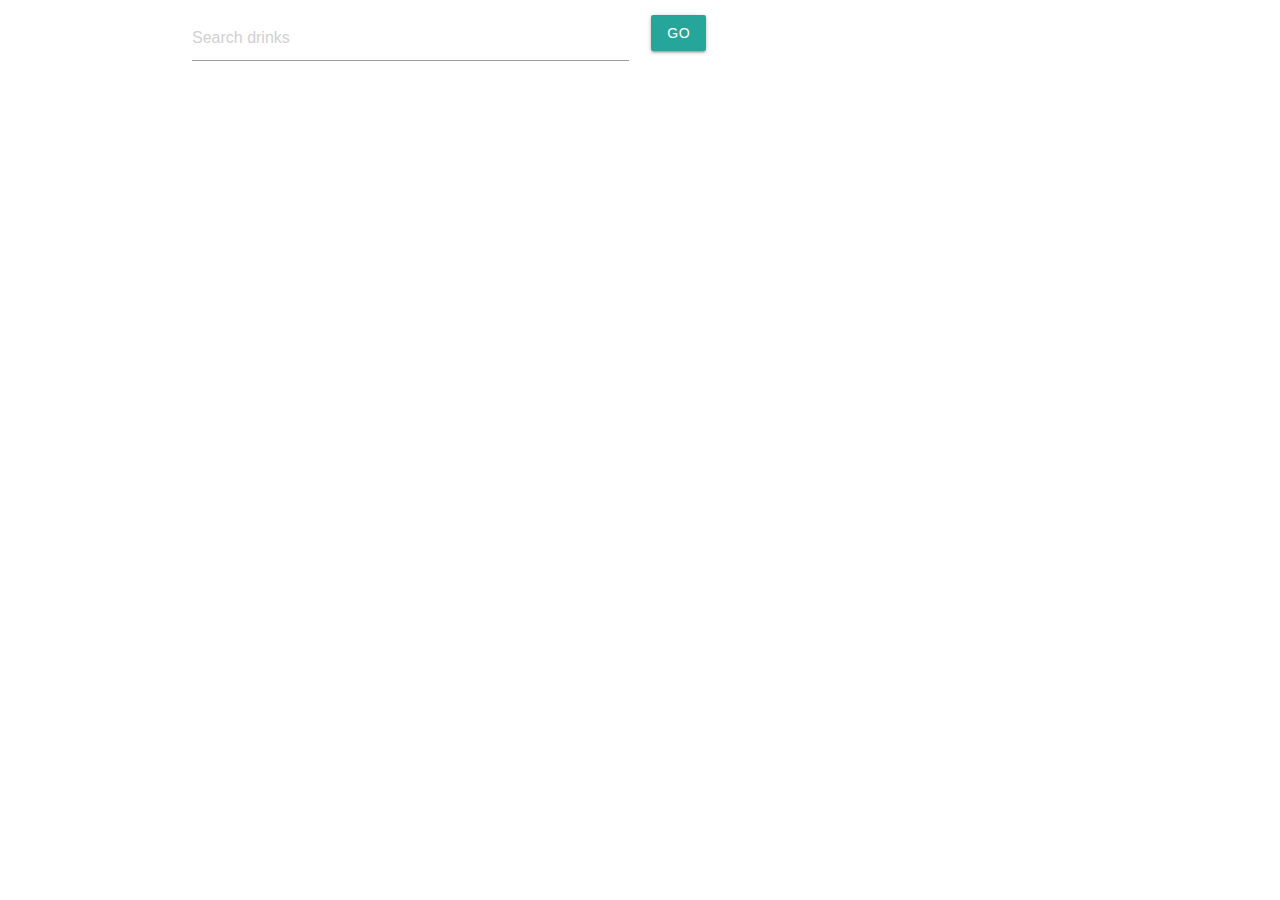
==== main.html @ 28d7e092 "rename index.html to main.html" ====
<!DOCTYPE html>
<html lang="en">
<head>
    <meta charset="UTF-8">
    <meta http-equiv="X-UA-Compatible" content="IE=edge">
    <meta name="viewport" content="width=device-width, initial-scale=1.0">
    <title>Drinks</title>
    <link rel="icon" type="image/x-icon" href="./imags/favicon.ico">
    <link rel="stylesheet" href="https://cdnjs.cloudflare.com/ajax/libs/materialize/1.0.0/css/materialize.min.css">

</head>
<style>

</style>
<body>
  <div class="container">
    <form class="col s12"  id="myForm" >
      <div class="row">
        <div class="input-field col s6">
          <input placeholder="Search drinks"class="search" type="text">
        </div>
        <div class="input-field col s6">
        <input class="btn" id="start" type="submit" value="go">
        </div>
        
      </div>
        
    
 </form>
        
    
    
    <div id="test" class=" section row wrapper">
      
    </div>
  </div>
    
  </body>
  <script>
  // document.getElementById('start').addEventListener('click', getFetch)

   const myForm = document.getElementById('myForm')

   myForm.addEventListener('submit', function (e){
      //fixes network error 
      
      e.preventDefault()
       const formData = new FormData(this)

    const query = document.querySelector('input').value
    const url = `https://www.thecocktaildb.com/api/json/v1/1/search.php?s=${query}`
    const test = document.getElementById('test')
    
    fetch(url, {
        method:'post',
        body: formData
    })
        .then(res => res.json()) // parse response as JSON
        .then(data => {
            console.log(data.drinks)
            let arr1 = data.drinks
            
            //const arr1 = data.drinks
            //obtain feature for every drink
            //const arr2 = 
            test.innerHTML = ""
            arr1.map(x => {
                test.innerHTML += `
                
                <div class="col s12 m10 l3">
                <div class="card">
                  <div class="card-image">
                <img id="img" src="${x.strDrinkThumb}" alt=""/>
                </div>
                <div class="card-title">
                <span class="drinkName" id="title">${x.strDrink}</span>
                </div>
                <div class="card-content">
                  <span class="truncate">
                  ${x.strInstructions}
                    </span>
                    <div class="card-action">
          <a href="#">See ingredients</a>
        </div>
                </div>
                </div>
                </div>
                

                `
                
               
            })

            

            
        })
        .catch(err => {
            console.log(`error ${err}`)
        });
   })
  
    
  </script>
</html>
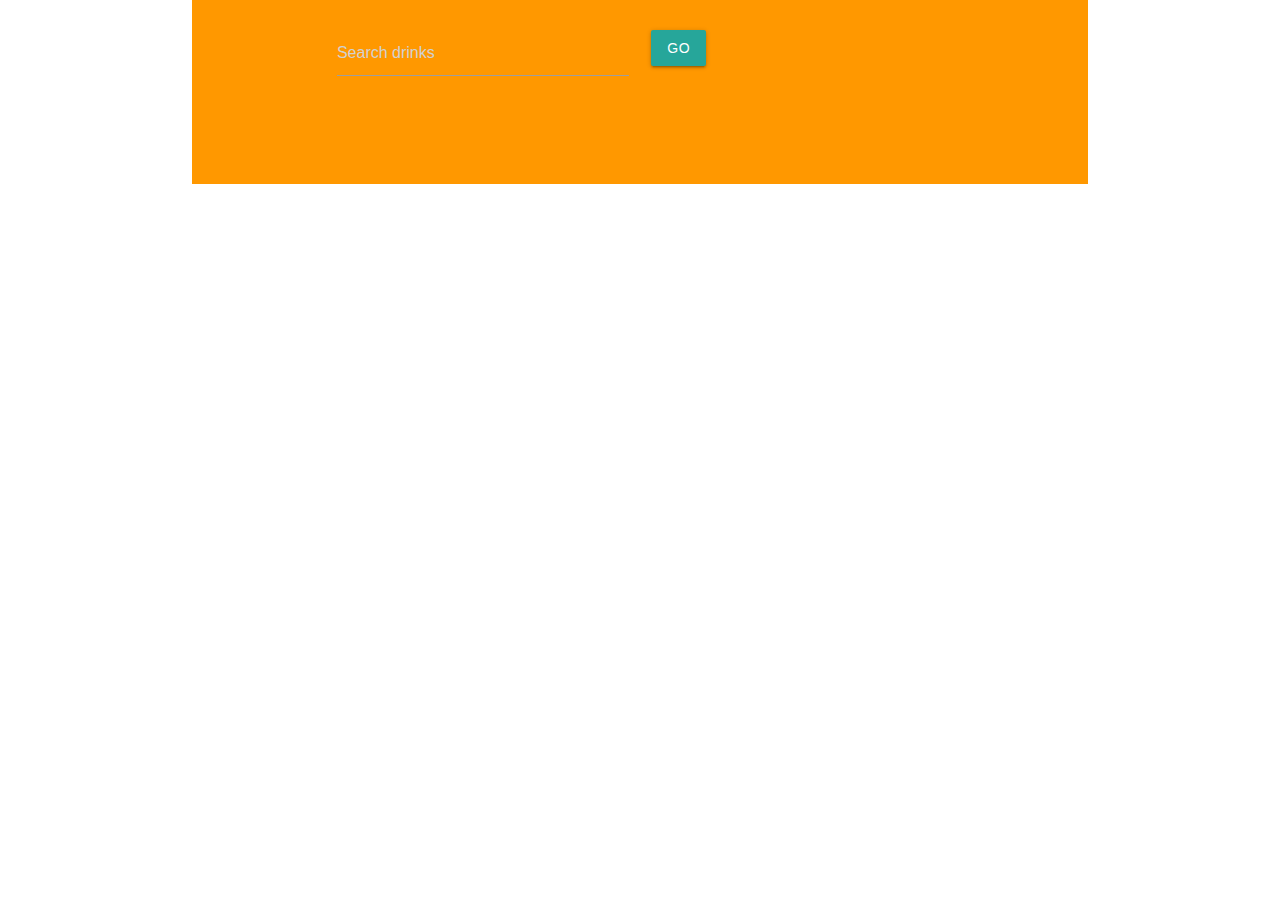
==== commit d4145b40: "new changes in html" ====
--- a/main.html
+++ b/main.html
@@ -10,23 +10,37 @@
 
 </head>
 <style>
+*{
+  margin: 0;
+  padding: 0;
+}
+html{
+  height: 100%;
 
+}
+.wrapper{
+  padding: 1rem;
+
+}
 </style>
 <body>
-  <div class="container">
-    <form class="col s12"  id="myForm" >
-      <div class="row">
-        <div class="input-field col s6">
-          <input placeholder="Search drinks"class="search" type="text">
+  <div class="container wrapper #ff9800 orange">
+    <div class="container">
+      <form class="col s12"  id="myForm" >
+        <div class="row">
+          <div class="input-field col s6">
+            <input placeholder="Search drinks"class="search" type="text">
+          </div>
+          <div class="input-field col s6">
+          <input class="btn" id="start" type="submit" value="go">
+          </div>
+          
         </div>
-        <div class="input-field col s6">
-        <input class="btn" id="start" type="submit" value="go">
-        </div>
-        
-      </div>
-        
+          
+      
+   </form>
+    </div>
     
- </form>
         
     
     
@@ -80,7 +94,7 @@
                   ${x.strInstructions}
                     </span>
                     <div class="card-action">
-          <a href="#">See ingredients</a>
+          <a href="#">See more</a>
         </div>
                 </div>
                 </div>
@@ -103,4 +117,4 @@
   
     
   </script>
-</html>
+</html>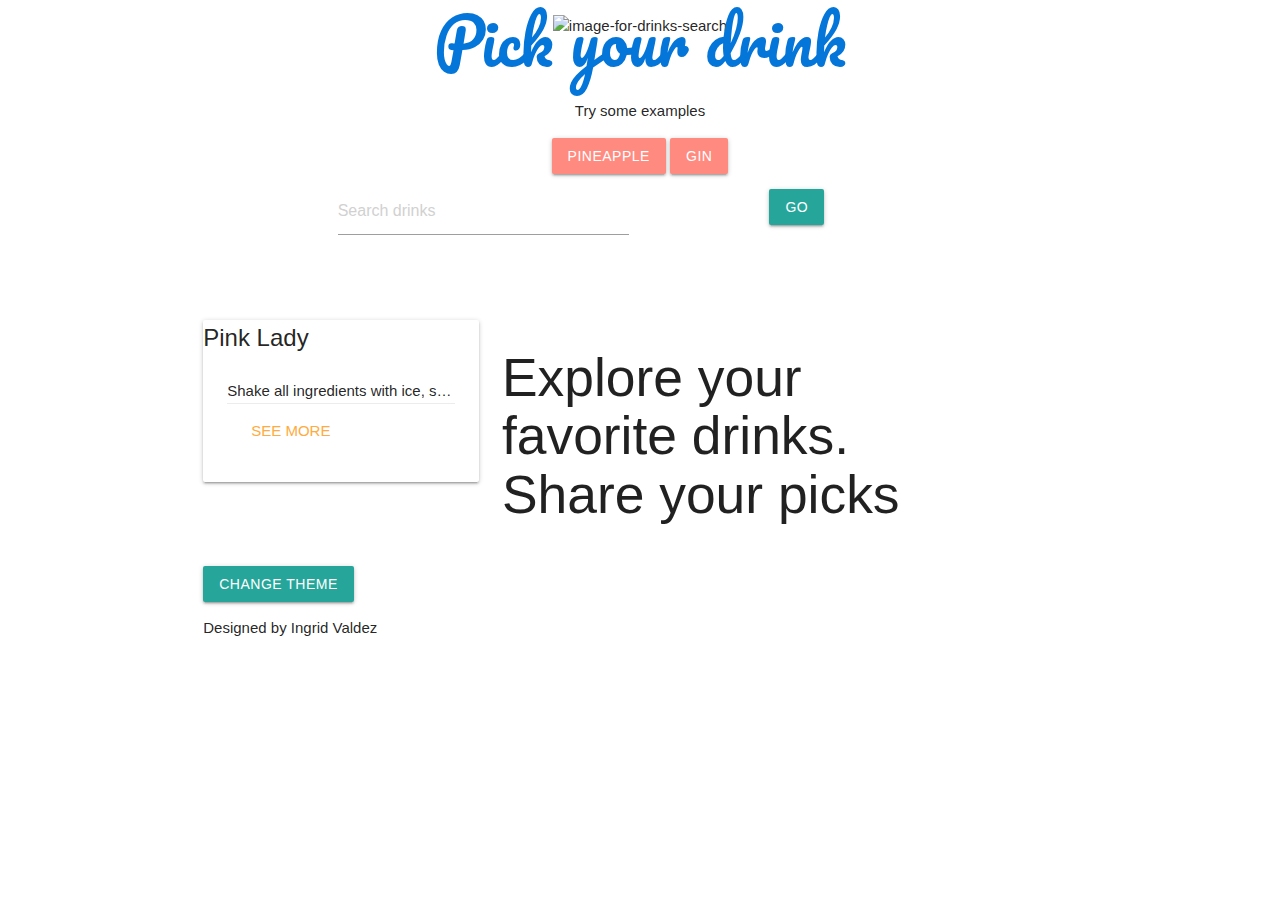
==== commit 7d5a483f: "Add files via upload" ====
--- a/main.html
+++ b/main.html
@@ -1,120 +1,118 @@
 <!DOCTYPE html>
 <html lang="en">
+
 <head>
-    <meta charset="UTF-8">
-    <meta http-equiv="X-UA-Compatible" content="IE=edge">
-    <meta name="viewport" content="width=device-width, initial-scale=1.0">
-    <title>Drinks</title>
-    <link rel="icon" type="image/x-icon" href="./imags/favicon.ico">
-    <link rel="stylesheet" href="https://cdnjs.cloudflare.com/ajax/libs/materialize/1.0.0/css/materialize.min.css">
-
+  <meta charset="UTF-8">
+  <meta http-equiv="X-UA-Compatible" content="IE=edge">
+  <meta name="viewport" content="width=device-width, initial-scale=1.0">
+  <title>Drinks</title>
+  <link rel="icon" type="image/x-icon" href="./imags/favicon.ico">
+  <link rel="stylesheet" href="https://cdnjs.cloudflare.com/ajax/libs/materialize/1.0.0/css/materialize.min.css" id="mater">
+  <link rel="stylesheet" href="main.css" media="none" id="legacy">
 </head>
 <style>
-*{
-  margin: 0;
-  padding: 0;
-}
-html{
-  height: 100%;
+@import url('https://fonts.googleapis.com/css2?family=Pacifico&display=swap');
+body{
+  background-image: url('drinks-wallpaper-2.svg') ;
 
 }
-.wrapper{
-  padding: 1rem;
+:root{
+    --accent-color:#0476D9;
+    --primary:#E7E4F2;
+    --secondary:#BF7381;
+    --terciary:#BBBDF2;
+    --visited-color:#034C8C;
+  }
+.main-title{
+  margin-top:-0.5em;
+  font-family: 'Pacifico', cursive;
+  color: var(--accent-color);
+}
 
-}
 </style>
+
 <body>
-  <div class="container wrapper #ff9800 orange">
-    <div class="container">
-      <form class="col s12"  id="myForm" >
-        <div class="row">
-          <div class="input-field col s6">
-            <input placeholder="Search drinks"class="search" type="text">
+  <div class="container wrapper">
+    <div class="row section">
+      <div class="col s12 center ">
+        <div class="welcome">
+        <img  class ="icon-mk hide-on-small-only" src="drinks-wallpaper-1.svg" alt="image-for-drinks-search" width="350" height="auto">
+          <h1 class="main-title">Pick your drink</h1>
+        </div>
+        
+      </div>
+      <div class="container center-align examples">
+        <p>Try some examples</p>
+        <div class="btn-box">
+          <button id="pineapple" onclick="examples('pineapple')" class="btn red accent-1 btn-option btn-1">pineapple</button>
+        <button id="gin" onclick="examples('gin')" class="btn red accent-1 btn-option btn-1">gin</button>
+        </div>
+        
+
+      </div>
+      <div class="container form-wrapper ">
+        <form class="col center-align s12 " id="myForm">
+          <div class="row row-1">
+            <div class="input-field col s6">
+              <input class="search" id="query" name="query" placeholder="Search drinks" class="search" type="text">
+            </div>
+            <div class="input-field col s6">
+              <input class="btn btn-success btn-1" id="start" type="submit" value="go">
+            </div>
           </div>
-          <div class="input-field col s6">
-          <input class="btn" id="start" type="submit" value="go">
+        </form>
+      </div>
+      
+
+      <div  id="test" class="section row wrapper drink-result">
+        
+      </div>
+
+      <div class="section col s12 bg">
+        <div class="show row ">
+          <div class="eximg col s12 m6 l4">
+            <div class="card">
+              <div class="card-image ">
+                <img class="drink-img" id="img" src="https://www.thecocktaildb.com/images/media/drink/5ia6j21504887829.jpg" alt="" />
+              </div>
+              <div class="card-title secondary">
+                <span class="drinkName" id="title">Pink Lady</span>
+              </div>
+              <div class="card-content terciary">
+                <span class=" drinkDes truncate">
+                  Shake all ingredients with ice, strain into a cocktail glass, and serve
+                </span>
+                <div class="card-action">
+                  <a href="#">See more</a>
+                </div>
+              </div>
+            </div>
           </div>
           
+          <div class=" descrip col s12 m6 l6">
+            <h2>Explore your favorite drinks. Share your picks</h2>
+          </div>
+          
+
         </div>
+        <footer class="section col s12">
+          <div class="row">
+            <button class="btn btn-1 btn-success" id="changeTheme">Change theme</button>
+            <p>Designed by Ingrid Valdez</p>
+          </div>
           
-      
-   </form>
-    </div>
-    
-        
-    
-    
-    <div id="test" class=" section row wrapper">
+        </footer>
+      </div>
+
+
+
+
       
     </div>
   </div>
-    
-  </body>
-  <script>
-  // document.getElementById('start').addEventListener('click', getFetch)
+  
+<script src="index.js"></script>
+</body>
 
-   const myForm = document.getElementById('myForm')
 
-   myForm.addEventListener('submit', function (e){
-      //fixes network error 
-      
-      e.preventDefault()
-       const formData = new FormData(this)
-
-    const query = document.querySelector('input').value
-    const url = `https://www.thecocktaildb.com/api/json/v1/1/search.php?s=${query}`
-    const test = document.getElementById('test')
-    
-    fetch(url, {
-        method:'post',
-        body: formData
-    })
-        .then(res => res.json()) // parse response as JSON
-        .then(data => {
-            console.log(data.drinks)
-            let arr1 = data.drinks
-            
-            //const arr1 = data.drinks
-            //obtain feature for every drink
-            //const arr2 = 
-            test.innerHTML = ""
-            arr1.map(x => {
-                test.innerHTML += `
-                
-                <div class="col s12 m10 l3">
-                <div class="card">
-                  <div class="card-image">
-                <img id="img" src="${x.strDrinkThumb}" alt=""/>
-                </div>
-                <div class="card-title">
-                <span class="drinkName" id="title">${x.strDrink}</span>
-                </div>
-                <div class="card-content">
-                  <span class="truncate">
-                  ${x.strInstructions}
-                    </span>
-                    <div class="card-action">
-          <a href="#">See more</a>
-        </div>
-                </div>
-                </div>
-                </div>
-                
-
-                `
-                
-               
-            })
-
-            
-
-            
-        })
-        .catch(err => {
-            console.log(`error ${err}`)
-        });
-   })
-  
-    
-  </script>
 </html>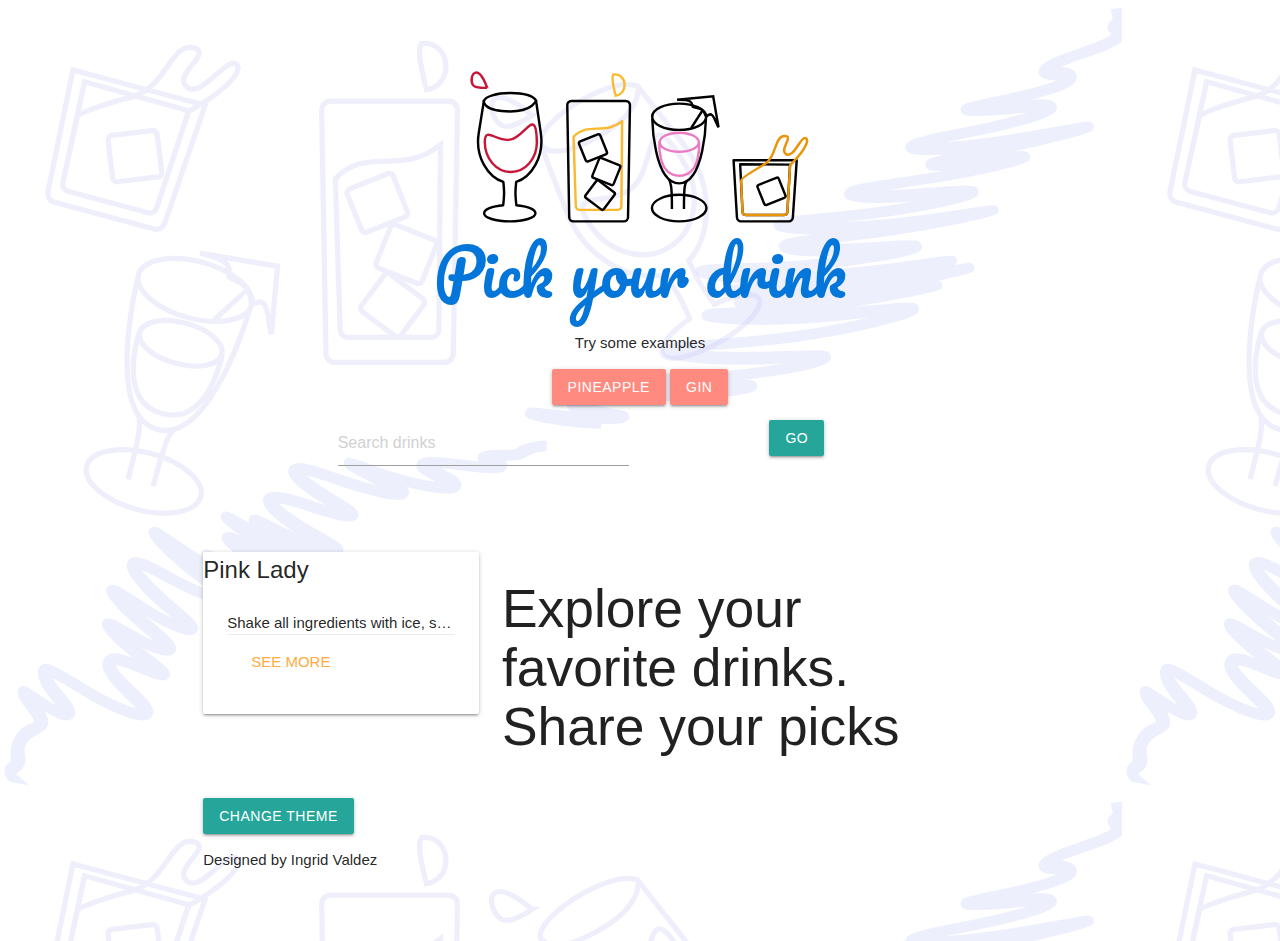
==== commit 9c00bd89: "fix path for js file" ====
--- a/main.html
+++ b/main.html
@@ -111,8 +111,8 @@
     </div>
   </div>
   
-<script src="index.js"></script>
+<script src="main.js"></script>
 </body>
 
 
-</html>+</html>
--- a/main.css
+++ b/main.css
@@ -0,0 +1,143 @@
+@import url('https://fonts.googleapis.com/css2?family=Pacifico&display=swap');
+  *{
+    margin:0;
+    padding:0;
+    box-sizing: border-box;
+  }
+  :root{
+    --accent-color:#0476D9;
+    --primary:#E7E4F2;
+    --secondary:#BF7381;
+    --terciary:#BBBDF2;
+    --visited-color:#034C8C;
+  }
+  html {
+    height: 100%;
+    width:100%;
+  }
+
+  body {
+    min-height: 100%;
+    background-color:var(--primary);
+    font-family: 'Courier New', Courier, monospace;
+    justify-content: center;
+    background-image: url('drinks-wallpaper-2.svg') ;
+  }
+  /*main size setter*/
+.wrapper{
+  display: flex;
+  flex-flow: column;
+  padding-left:15%;
+  padding-right:15%;
+
+
+}
+
+.welcome, .form-wrapper, .examples{
+  display: flex;
+  flex-direction: column;
+  align-items: center;
+  padding:1em;
+  margin: 1em;
+  gap:0.5em;
+}
+
+.row-1{
+  display: flex;
+  gap:1em;
+  align-items: center;
+}
+.btn-1{
+  cursor:pointer;
+  padding-right: 1.5em;
+  padding-left: 1.5em;
+  padding-top: 0.5em;
+  padding-bottom: 0.5em;
+  color:white;
+  border-radius: 0.5em;
+  border:none;
+  box-shadow: 5px 5px 5px rgba(128, 128, 128, 0.264);
+}
+.btn-1:hover{
+  box-shadow: inset 0 0 100px 100px rgba(255, 255, 255, 0.1);
+
+}
+.btn-success{
+  background-color: var(--accent-color);
+  
+}
+.btn-option{
+  background-color: var(--secondary);
+}
+.search{
+  border-radius: 0.5em;
+  border:none;
+  width: 100%;
+  height:4vh;
+  padding: 1em;
+}
+.search:focus{
+  border: solid 2px var(--accent-color);
+}
+.card{
+  display:flex;
+  flex-direction: column;
+  background-color: white;
+  height: 100%;
+  box-shadow: 5px 5px 5px rgba(128, 128, 128, 0.264);
+  border-radius: 0.5em;
+  padding:0.5em;
+  gap:0.5em;
+  line-height: 1.5rem;
+
+}
+.drink-img{
+  width: 100%;
+  border-radius: 0.5em;
+
+}
+  .icon-mk{
+    width: 20vw;
+    height: auto;
+  }
+  @media (max-width:480px) {
+    .icon-mk{
+      display:none;
+    }
+  }
+
+h1{
+  font-size: clamp(1.8rem, 3vw, 2.8rem);
+} 
+.drink-result{
+    padding:2em;
+    display: grid;
+    grid-template-columns: repeat(auto-fit, minmax(240px, 1fr));
+    gap:2em;
+
+} 
+footer{
+  background-color:var(--secondary);
+}
+.show{
+  display: flex;
+  margin:2em;
+
+}
+
+.eximg{
+  height: 100%;
+
+}
+.descrip{
+  padding: 2em;
+}
+.drinkName{
+  font-weight: bold;
+}
+a{
+  color: var(--secondary);
+}
+.main-title{
+  font-family: 'Pacifico', cursive;
+}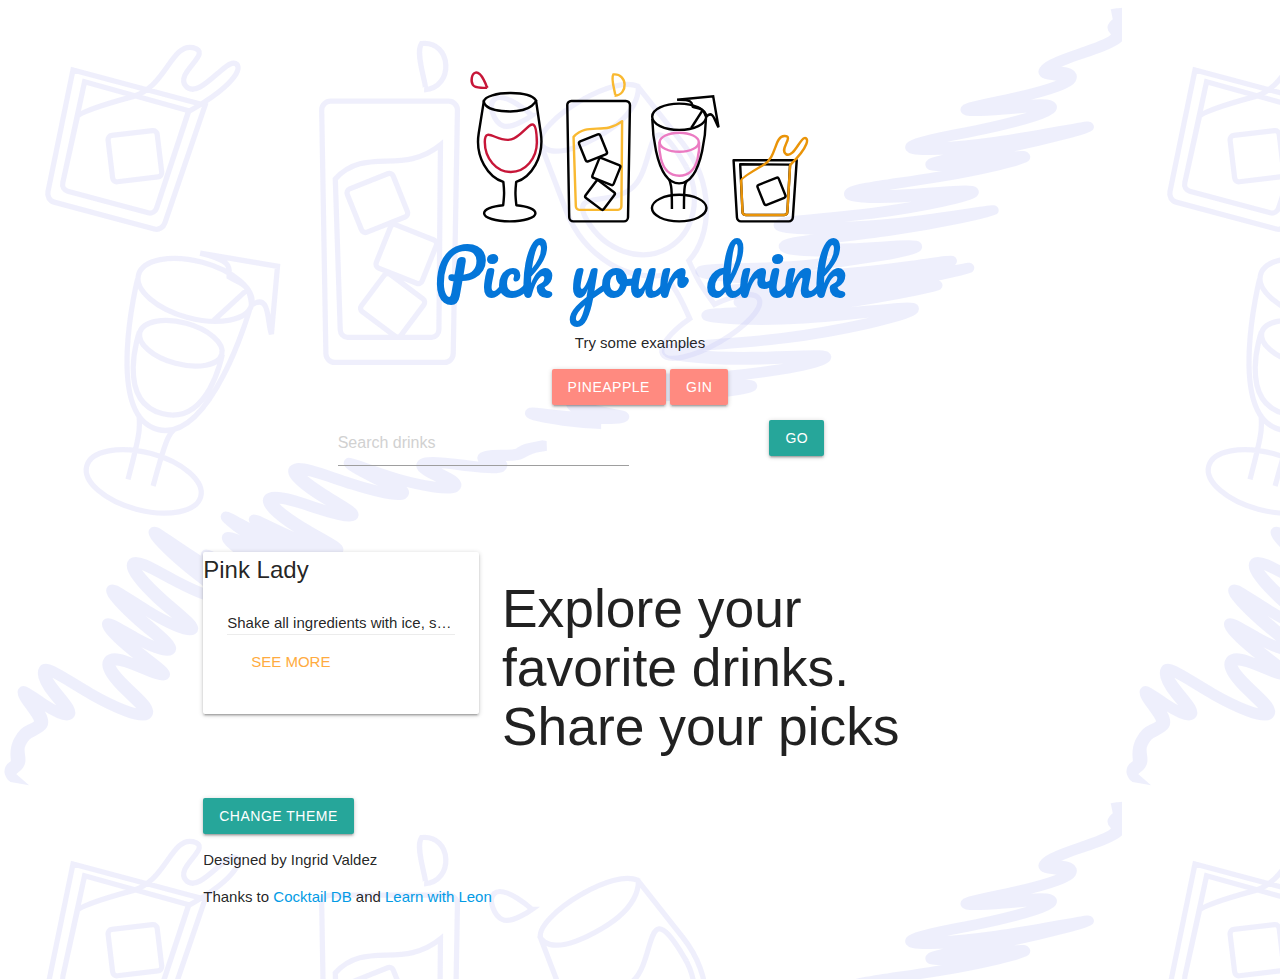
==== commit d8acad12: "Add credits to project" ====
--- a/main.html
+++ b/main.html
@@ -99,6 +99,7 @@
           <div class="row">
             <button class="btn btn-1 btn-success" id="changeTheme">Change theme</button>
             <p>Designed by Ingrid Valdez</p>
+            <p>Thanks to <a href="https://www.thecocktaildb.com/api.php">Cocktail DB</a> and <a href="https://leonnoel.com/">Learn with Leon</a></p> 
           </div>
           
         </footer>
